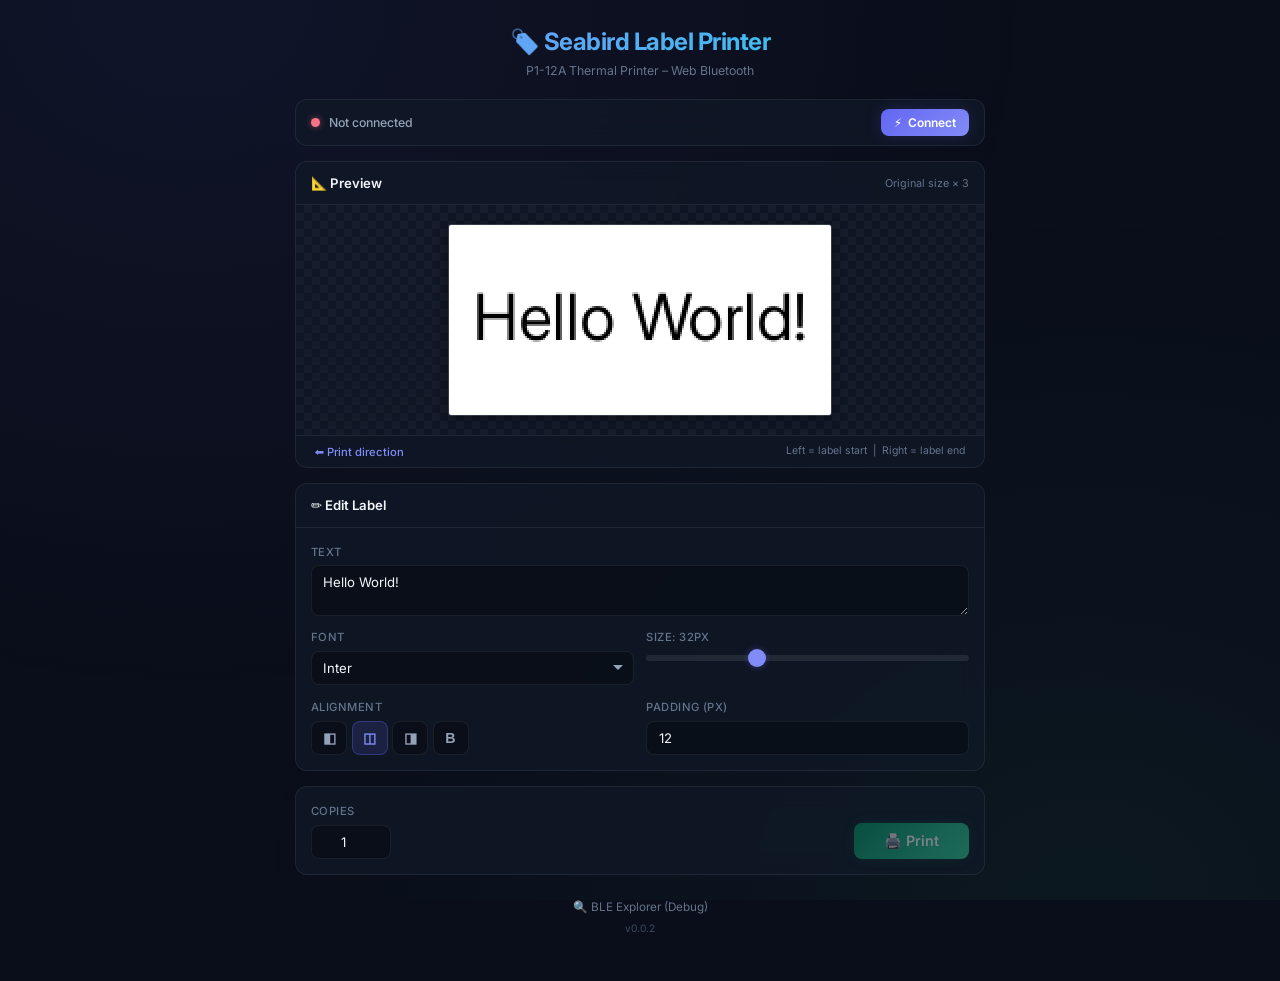
==== index.html @ 2ef3e784 "v0.0.2: fix print dimensions, add direction arrow + version - Swap width/height in print header to m" ====
<!DOCTYPE html>
<html lang="en">
<head>
  <meta charset="UTF-8">
  <meta name="viewport" content="width=device-width, initial-scale=1.0">
  <meta name="description" content="Web app for printing labels on the Seabird P1-12A Bluetooth thermal printer">
  <title>Seabird Label Printer</title>
  <link rel="stylesheet" href="style.css">
  <link rel="preconnect" href="https://fonts.googleapis.com">
  <link href="https://fonts.googleapis.com/css2?family=Inter:wght@300;400;500;600;700&family=JetBrains+Mono:wght@400;500&family=Roboto:wght@400;500;700&family=Roboto+Mono:wght@400;500;700&display=swap" rel="stylesheet">
</head>
<body>
<div class="app-container">

  <!-- Header -->
  <header class="app-header">
    <h1>🏷️ Seabird Label Printer</h1>
    <p class="subtitle">P1-12A Thermal Printer – Web Bluetooth</p>
  </header>

  <!-- Connection Bar -->
  <div class="connection-bar">
    <div class="status-row">
      <div id="status-dot" class="status-dot disconnected"></div>
      <span id="status-text" class="status-text">Not connected</span>
    </div>
    <div class="conn-actions">
      <button id="connect-btn" class="btn btn-primary btn-sm">
        <span>⚡</span> Connect
      </button>
      <button id="disconnect-btn" class="btn btn-danger btn-sm hidden">
        <span>✕</span> Disconnect
      </button>
    </div>
  </div>

  <!-- Label Preview -->
  <section class="panel preview-panel">
    <div class="panel-header">
      <span class="panel-title">📐 Preview</span>
      <span class="preview-hint">Original size × 3</span>
    </div>
    <div id="preview-wrap" class="preview-wrap">
      <canvas id="label-canvas" width="300" height="96"></canvas>
    </div>
    <div class="print-direction">
      <span>⬅ Print direction</span>
      <span class="direction-detail">Left = label start &nbsp;|&nbsp; Right = label end</span>
    </div>
  </section>

  <!-- Editor Controls -->
  <section class="panel editor-panel">
    <div class="panel-header">
      <span class="panel-title">✏️ Edit Label</span>
    </div>
    <div class="panel-body editor-grid">

      <!-- Text Input -->
      <div class="field full-width">
        <label for="label-text">Text</label>
        <textarea id="label-text" rows="2" placeholder="Enter label text...">Hello World!</textarea>
      </div>

      <!-- Font -->
      <div class="field">
        <label for="font-select">Font</label>
        <select id="font-select">
          <option value="Inter" selected>Inter</option>
          <option value="Roboto">Roboto</option>
          <option value="Roboto Mono">Roboto Mono</option>
          <option value="JetBrains Mono">JetBrains Mono</option>
          <option value="Arial">Arial</option>
          <option value="Arial Black">Arial Black</option>
          <option value="Verdana">Verdana</option>
          <option value="Georgia">Georgia</option>
          <option value="Times New Roman">Times New Roman</option>
          <option value="Courier New">Courier New</option>
        </select>
      </div>

      <!-- Font Size -->
      <div class="field">
        <label for="font-size">Size: <span id="font-size-val">32px</span></label>
        <input type="range" id="font-size" min="8" max="80" value="32" step="1">
      </div>

      <!-- Alignment + Bold -->
      <div class="field">
        <label>Alignment</label>
        <div class="btn-group">
          <button class="align-btn" data-align="left" title="Left">◧</button>
          <button class="align-btn active" data-align="center" title="Center">◫</button>
          <button class="align-btn" data-align="right" title="Right">◨</button>
          <button id="bold-toggle" class="align-btn" title="Bold">B</button>
        </div>
      </div>

      <!-- Padding -->
      <div class="field">
        <label for="label-padding">Padding (px)</label>
        <input type="number" id="label-padding" value="12" min="0" max="50" step="1">
      </div>

    </div>
  </section>

  <!-- Print Controls -->
  <section class="panel print-panel">
    <div class="panel-body print-row">
      <div class="field compact">
        <label for="copies">Copies</label>
        <input type="number" id="copies" value="1" min="1" max="99" step="1">
      </div>
      <button id="print-btn" class="btn btn-print" disabled>
        🖨️ Print
      </button>
    </div>
    <div id="progress-bar" class="progress-bar hidden">
      <div id="progress-fill" class="progress-fill"></div>
    </div>
    <div id="print-status" class="print-status hidden"></div>
  </section>

  <!-- Footer -->
  <footer class="app-footer">
    <a href="explorer.html" class="footer-link">🔍 BLE Explorer (Debug)</a>
    <span class="version">v0.0.2</span>
  </footer>

</div>

<script src="printer.js"></script>
<script src="app.js"></script>
</body>
</html>
---- style.css ----
@import url('https://fonts.googleapis.com/css2?family=Inter:wght@300;400;500;600;700&display=swap');

/* ── Design Tokens ────────────────────────────────────────── */
:root {
  --bg-primary: #0a0e1a;
  --bg-secondary: #111827;
  --bg-card: rgba(17, 24, 39, 0.75);
  --bg-glass: rgba(255, 255, 255, 0.03);
  --border: rgba(255, 255, 255, 0.07);
  --border-accent: rgba(99, 102, 241, 0.35);
  --text-primary: #f1f5f9;
  --text-secondary: #94a3b8;
  --text-muted: #64748b;
  --accent: #818cf8;
  --accent-dim: rgba(99, 102, 241, 0.15);
  --emerald: #34d399;
  --emerald-dim: rgba(52, 211, 153, 0.15);
  --amber: #fbbf24;
  --rose: #fb7185;
  --radius: 12px;
  --radius-sm: 8px;
  --transition: 200ms ease;
}

*, *::before, *::after { box-sizing: border-box; margin: 0; padding: 0; }

html { font-size: 15px; }

body {
  font-family: 'Inter', system-ui, sans-serif;
  background: var(--bg-primary);
  color: var(--text-primary);
  min-height: 100vh;
  line-height: 1.6;
}

body::before {
  content: '';
  position: fixed;
  inset: 0;
  background:
    radial-gradient(ellipse at 15% 0%, rgba(99, 102, 241, 0.07) 0%, transparent 55%),
    radial-gradient(ellipse at 85% 100%, rgba(52, 211, 153, 0.05) 0%, transparent 55%);
  pointer-events: none;
}

/* ── Layout ───────────────────────────────────────────────── */
.app-container {
  position: relative;
  z-index: 1;
  max-width: 720px;
  margin: 0 auto;
  padding: 1.5rem 1rem 3rem;
  display: flex;
  flex-direction: column;
  gap: 1rem;
}

/* ── Header ───────────────────────────────────────────────── */
.app-header {
  text-align: center;
  padding-bottom: 0.25rem;
}

.app-header h1 {
  font-size: 1.6rem;
  font-weight: 700;
  letter-spacing: -0.02em;
  background: linear-gradient(135deg, var(--accent), #22d3ee);
  -webkit-background-clip: text;
  -webkit-text-fill-color: transparent;
  background-clip: text;
}

.app-header .subtitle {
  color: var(--text-muted);
  font-size: 0.82rem;
}

/* ── Connection Bar ───────────────────────────────────────── */
.connection-bar {
  display: flex;
  align-items: center;
  justify-content: space-between;
  padding: 0.6rem 1rem;
  background: var(--bg-card);
  border: 1px solid var(--border);
  border-radius: var(--radius);
  backdrop-filter: blur(12px);
}

.status-row {
  display: flex;
  align-items: center;
  gap: 0.6rem;
}

.status-dot {
  width: 9px;
  height: 9px;
  border-radius: 50%;
  background: var(--rose);
  box-shadow: 0 0 6px rgba(251,113,133,0.5);
  transition: all var(--transition);
  flex-shrink: 0;
}

.status-dot.connected {
  background: var(--emerald);
  box-shadow: 0 0 6px rgba(52,211,153,0.5);
  animation: pulse 2s ease-in-out infinite;
}

.status-dot.connecting, .status-dot.handshake {
  background: var(--amber);
  box-shadow: 0 0 6px rgba(251,191,36,0.5);
  animation: pulse 0.8s ease-in-out infinite;
}

@keyframes pulse {
  0%, 100% { opacity: 1; }
  50% { opacity: 0.4; }
}

.status-text {
  font-size: 0.82rem;
  color: var(--text-secondary);
  font-weight: 500;
}

/* ── Buttons ──────────────────────────────────────────────── */
.btn {
  display: inline-flex;
  align-items: center;
  gap: 0.4rem;
  padding: 0.55rem 1.1rem;
  border: none;
  border-radius: var(--radius-sm);
  font-family: inherit;
  font-size: 0.85rem;
  font-weight: 600;
  cursor: pointer;
  transition: all var(--transition);
  outline: none;
}

.btn:disabled { opacity: 0.45; cursor: not-allowed; }

.btn-sm { padding: 0.4rem 0.85rem; font-size: 0.8rem; }

.btn-primary {
  background: linear-gradient(135deg, #6366f1, #818cf8);
  color: white;
  box-shadow: 0 0 16px rgba(99,102,241,0.2);
}

.btn-primary:hover:not(:disabled) {
  transform: translateY(-1px);
  box-shadow: 0 0 24px rgba(99,102,241,0.35);
}

.btn-danger {
  background: linear-gradient(135deg, #e11d48, #fb7185);
  color: white;
}

.btn-print {
  background: linear-gradient(135deg, #059669, #34d399);
  color: white;
  padding: 0.6rem 2rem;
  font-size: 0.95rem;
  box-shadow: 0 0 16px rgba(52,211,153,0.2);
}

.btn-print:hover:not(:disabled) {
  transform: translateY(-1px);
  box-shadow: 0 0 28px rgba(52,211,153,0.35);
}

/* ── Panels ───────────────────────────────────────────────── */
.panel {
  background: var(--bg-card);
  border: 1px solid var(--border);
  border-radius: var(--radius);
  backdrop-filter: blur(12px);
  overflow: hidden;
}

.panel-header {
  display: flex;
  align-items: center;
  justify-content: space-between;
  padding: 0.7rem 1rem;
  border-bottom: 1px solid var(--border);
}

.panel-title {
  font-size: 0.88rem;
  font-weight: 600;
}

.panel-body {
  padding: 1rem;
}

.preview-hint {
  font-size: 0.72rem;
  color: var(--text-muted);
}

/* ── Preview ──────────────────────────────────────────────── */
.preview-wrap {
  padding: 1.25rem;
  display: flex;
  justify-content: center;
  align-items: center;
  overflow-x: auto;
  background:
    repeating-conic-gradient(rgba(255,255,255,0.03) 0% 25%, transparent 0% 50%) 0 0 / 16px 16px;
}

#label-canvas {
  image-rendering: pixelated;
  border: 1px solid rgba(255,255,255,0.15);
  border-radius: 3px;
  box-shadow: 0 2px 12px rgba(0,0,0,0.4);
}

.print-direction {
  display: flex;
  align-items: center;
  justify-content: space-between;
  padding: 0.45rem 1.25rem;
  border-top: 1px solid var(--border);
  font-size: 0.75rem;
  color: var(--accent);
  font-weight: 500;
}

.direction-detail {
  color: var(--text-muted);
  font-weight: 400;
  font-size: 0.7rem;
}

/* ── Editor ───────────────────────────────────────────────── */
.editor-grid {
  display: grid;
  grid-template-columns: 1fr 1fr;
  gap: 0.85rem;
}

.field {
  display: flex;
  flex-direction: column;
  gap: 0.3rem;
}

.field.full-width {
  grid-column: 1 / -1;
}

.field label {
  font-size: 0.75rem;
  color: var(--text-muted);
  font-weight: 500;
  text-transform: uppercase;
  letter-spacing: 0.04em;
}

textarea, select, input[type="number"] {
  background: rgba(0,0,0,0.3);
  border: 1px solid var(--border);
  border-radius: var(--radius-sm);
  padding: 0.55rem 0.75rem;
  font-family: inherit;
  font-size: 0.88rem;
  color: var(--text-primary);
  outline: none;
  transition: border-color var(--transition);
  width: 100%;
}

textarea:focus, select:focus, input[type="number"]:focus {
  border-color: var(--accent);
}

textarea {
  resize: vertical;
  min-height: 2.8rem;
}

select {
  cursor: pointer;
  appearance: none;
  background-image: url("data:image/svg+xml,%3Csvg xmlns='http://www.w3.org/2000/svg' width='12' height='12' fill='%2394a3b8'%3E%3Cpath d='M6 8L1 3h10z'/%3E%3C/svg%3E");
  background-repeat: no-repeat;
  background-position: right 0.6rem center;
  padding-right: 2rem;
}

input[type="range"] {
  -webkit-appearance: none;
  appearance: none;
  width: 100%;
  height: 6px;
  background: rgba(255,255,255,0.08);
  border-radius: 3px;
  outline: none;
  margin-top: 0.3rem;
}

input[type="range"]::-webkit-slider-thumb {
  -webkit-appearance: none;
  width: 18px;
  height: 18px;
  border-radius: 50%;
  background: var(--accent);
  cursor: pointer;
  box-shadow: 0 0 6px rgba(99,102,241,0.4);
}

/* ── Button Group ─────────────────────────────────────────── */
.btn-group {
  display: flex;
  gap: 0.3rem;
}

.align-btn {
  width: 36px;
  height: 34px;
  display: flex;
  align-items: center;
  justify-content: center;
  background: rgba(0,0,0,0.3);
  border: 1px solid var(--border);
  border-radius: var(--radius-sm);
  color: var(--text-secondary);
  font-size: 0.95rem;
  font-weight: 700;
  cursor: pointer;
  transition: all var(--transition);
}

.align-btn:hover {
  border-color: rgba(255,255,255,0.15);
  color: var(--text-primary);
}

.align-btn.active {
  background: var(--accent-dim);
  border-color: var(--border-accent);
  color: var(--accent);
}

/* ── Print Controls ───────────────────────────────────────── */
.print-row {
  display: flex;
  align-items: flex-end;
  gap: 1rem;
  justify-content: space-between;
}

.field.compact {
  width: 80px;
}

.field.compact input {
  text-align: center;
}

.progress-bar {
  height: 4px;
  background: rgba(255,255,255,0.06);
  border-radius: 2px;
  margin: 0.75rem 1rem 0;
  overflow: hidden;
}

.progress-fill {
  height: 100%;
  background: linear-gradient(90deg, var(--accent), var(--emerald));
  border-radius: 2px;
  width: 0%;
  transition: width 200ms ease;
}

.print-status {
  padding: 0.5rem 1rem;
  font-size: 0.8rem;
  font-weight: 500;
}

.print-status.info { color: var(--accent); }
.print-status.success { color: var(--emerald); }
.print-status.error { color: var(--rose); }

/* ── Footer ───────────────────────────────────────────────── */
.app-footer {
  text-align: center;
  padding-top: 0.5rem;
  display: flex;
  flex-direction: column;
  align-items: center;
  gap: 0.25rem;
}

.footer-link {
  color: var(--text-muted);
  font-size: 0.78rem;
  text-decoration: none;
  transition: color var(--transition);
}

.footer-link:hover {
  color: var(--accent);
}

.version {
  color: var(--text-muted);
  font-size: 0.68rem;
  opacity: 0.6;
}

/* ── Utility ──────────────────────────────────────────────── */
.hidden { display: none !important; }

/* ── Responsive ───────────────────────────────────────────── */
@media (max-width: 520px) {
  .editor-grid { grid-template-columns: 1fr; }
  .print-row { flex-direction: column; align-items: stretch; }
  .field.compact { width: 100%; }
}
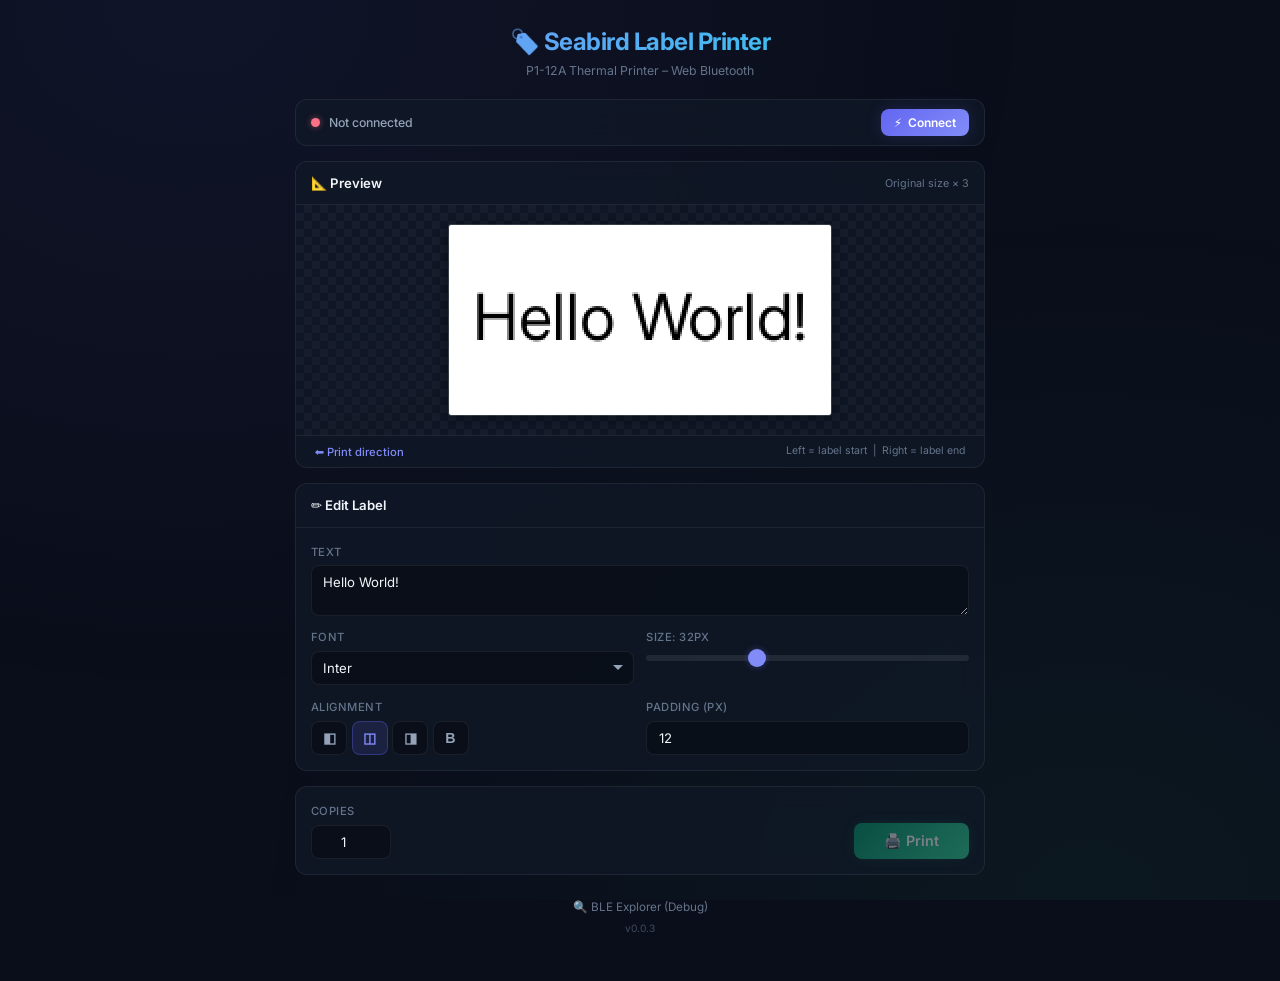
==== commit 61b99a4f: "v0.0.3: fix bitmap encoding - use row-major instead of column-major - Remove unnecessary 90deg rotat" ====
--- a/index.html
+++ b/index.html
@@ -125,7 +125,7 @@
   <!-- Footer -->
   <footer class="app-footer">
     <a href="explorer.html" class="footer-link">🔍 BLE Explorer (Debug)</a>
-    <span class="version">v0.0.2</span>
+    <span class="version">v0.0.3</span>
   </footer>
 
 </div>
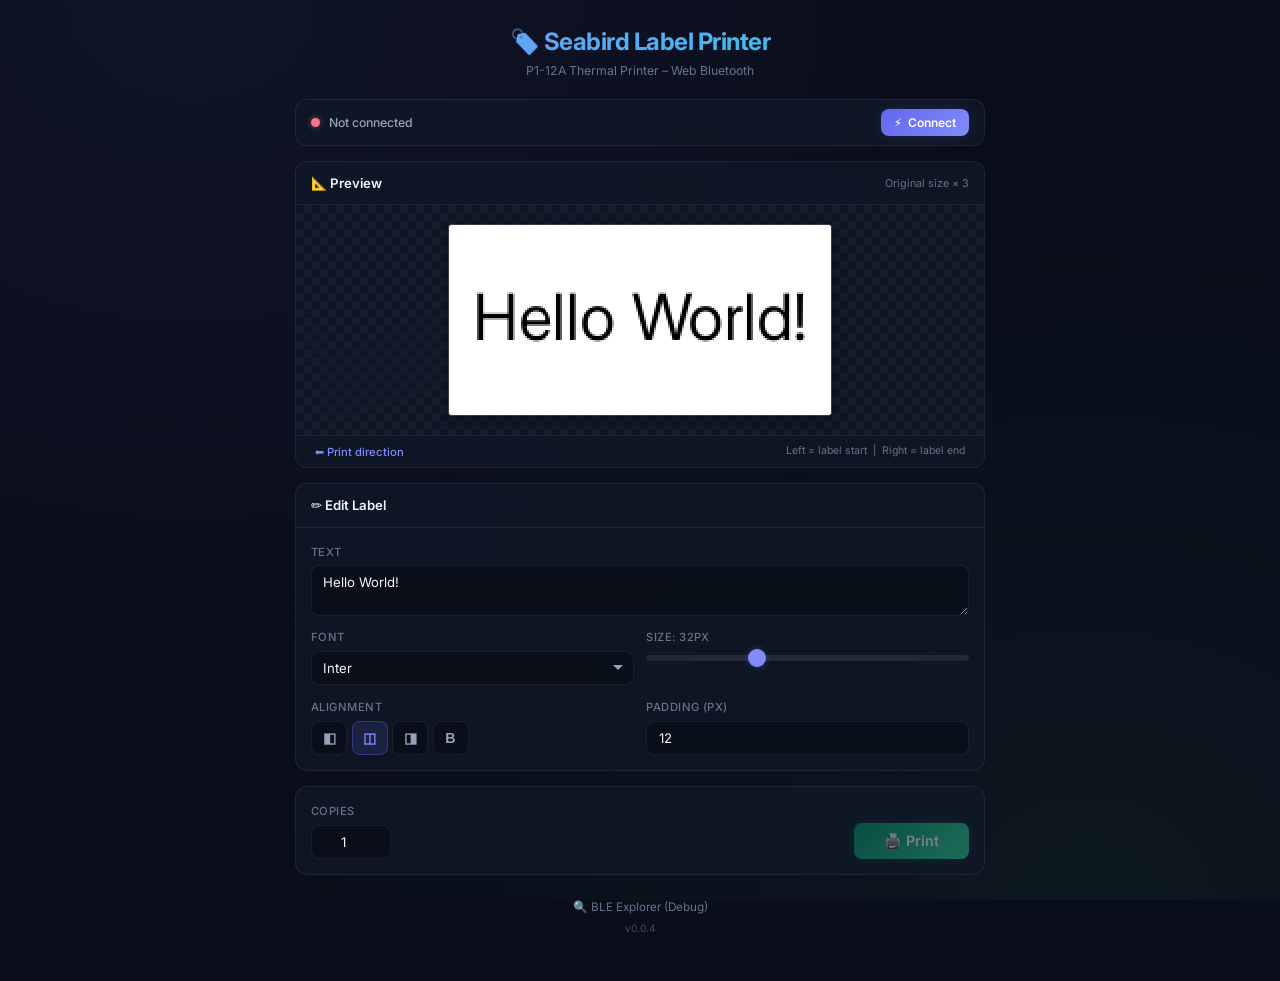
==== commit f5c5ed8d: "v0.0.4: fix rotation - column-major encoding + swap header - Text was readable but rotated 90deg in " ====
--- a/index.html
+++ b/index.html
@@ -125,7 +125,7 @@
   <!-- Footer -->
   <footer class="app-footer">
     <a href="explorer.html" class="footer-link">🔍 BLE Explorer (Debug)</a>
-    <span class="version">v0.0.3</span>
+    <span class="version">v0.0.4</span>
   </footer>
 
 </div>
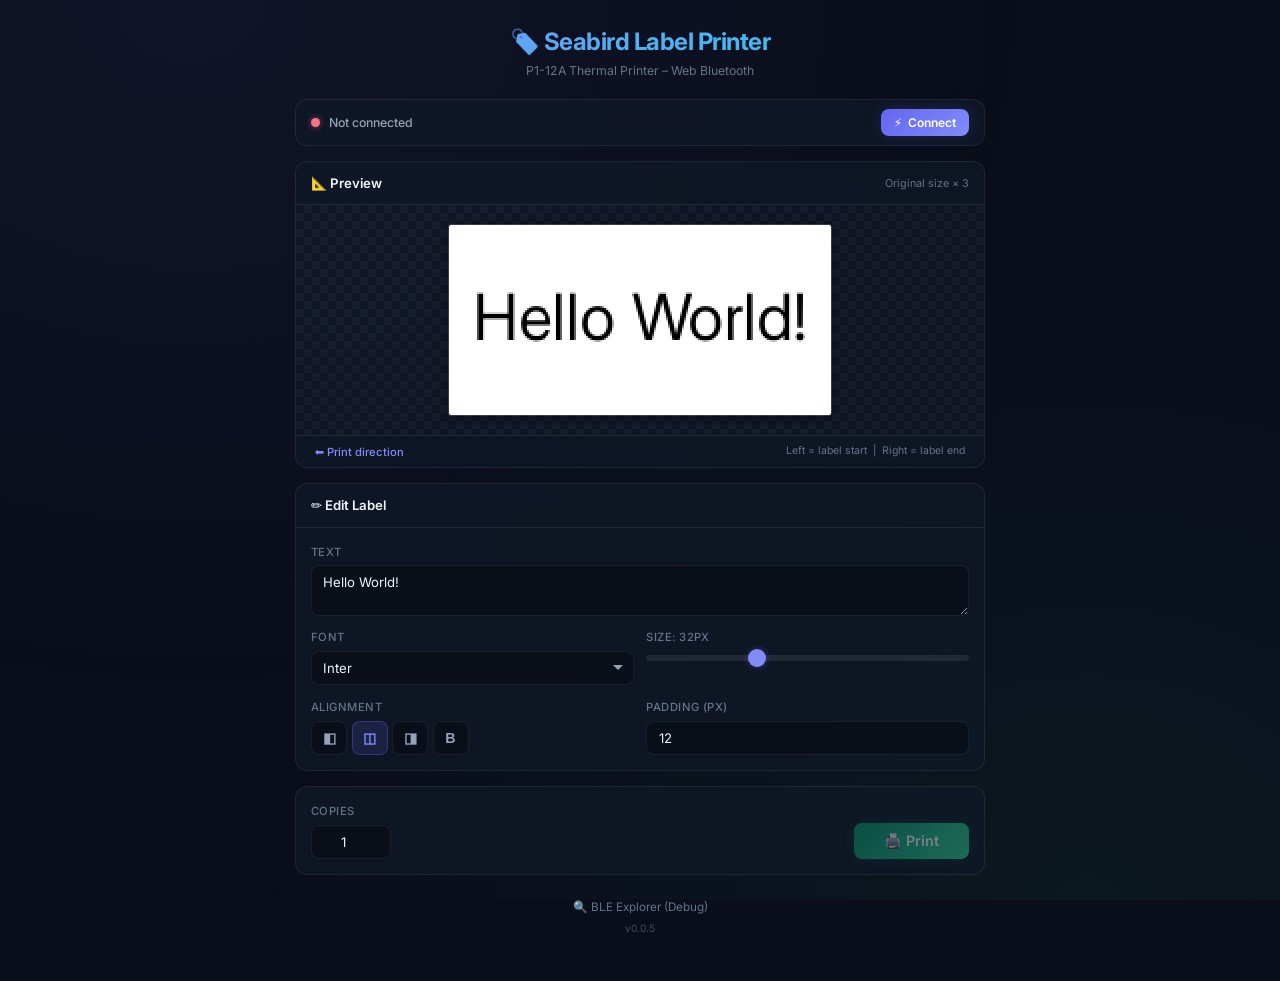
==== commit cc0721e9: "v0.0.5: rotate 180 degrees by iterating backwards - Reverses X and Y iteration in Column-Major encod" ====
--- a/index.html
+++ b/index.html
@@ -125,7 +125,7 @@
   <!-- Footer -->
   <footer class="app-footer">
     <a href="explorer.html" class="footer-link">🔍 BLE Explorer (Debug)</a>
-    <span class="version">v0.0.4</span>
+    <span class="version">v0.0.5</span>
   </footer>
 
 </div>
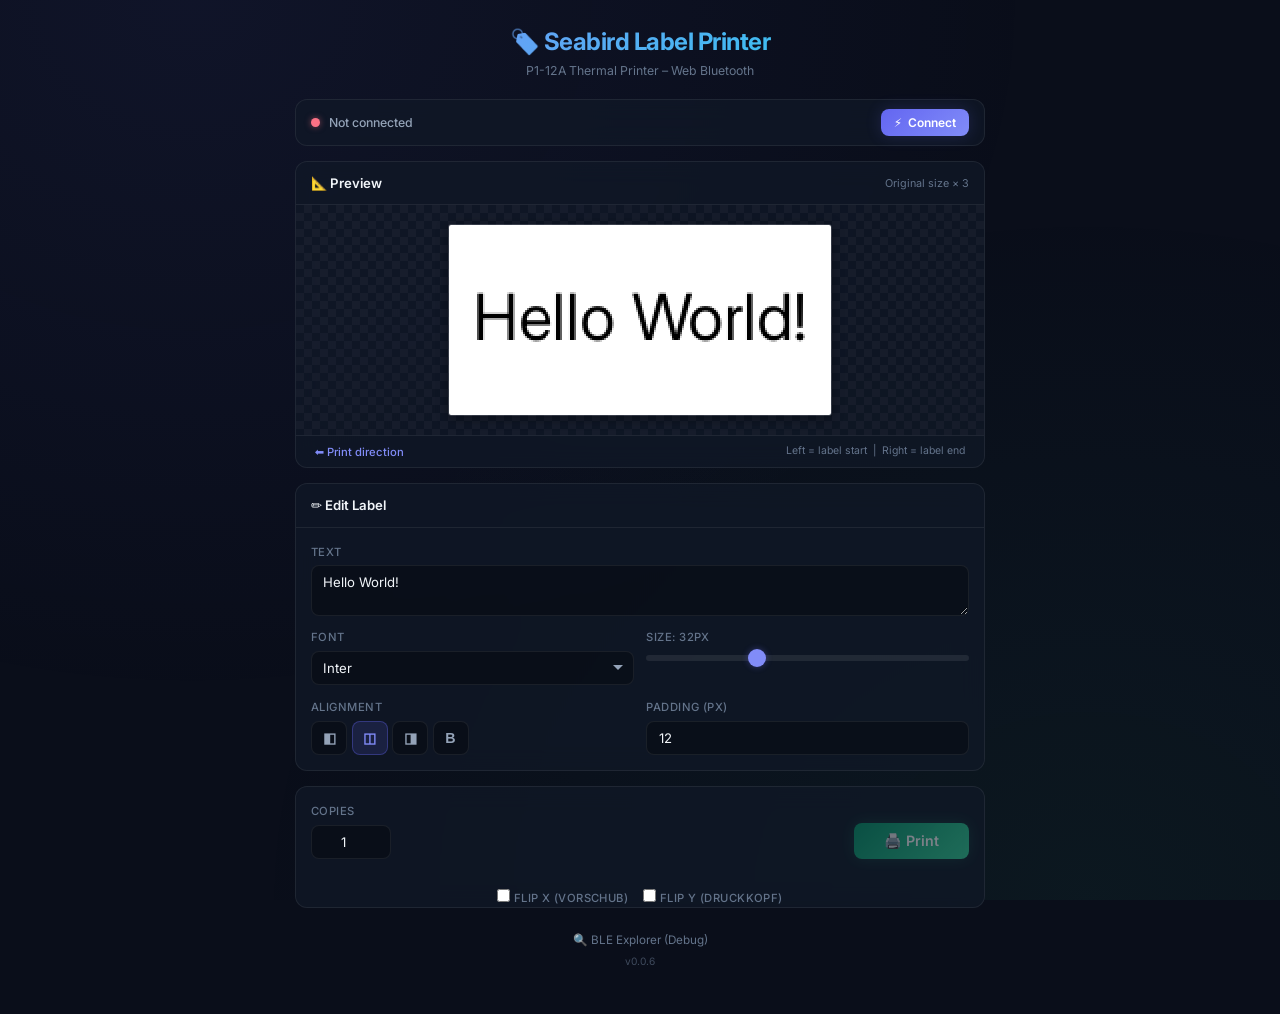
==== commit 126fd51e: "v0.0.6: add UI toggles for Flip X and Flip Y - Allows testing different print orientations without p" ====
--- a/index.html
+++ b/index.html
@@ -116,6 +116,10 @@
         🖨️ Print
       </button>
     </div>
+    <div class="field" style="flex-direction: row; gap: 1rem; margin-top: 1rem; justify-content: center; font-size: 0.8rem;">
+      <label style="cursor: pointer;"><input type="checkbox" id="flip-x"> Flip X (Vorschub)</label>
+      <label style="cursor: pointer;"><input type="checkbox" id="flip-y"> Flip Y (Druckkopf)</label>
+    </div>
     <div id="progress-bar" class="progress-bar hidden">
       <div id="progress-fill" class="progress-fill"></div>
     </div>
@@ -125,7 +129,7 @@
   <!-- Footer -->
   <footer class="app-footer">
     <a href="explorer.html" class="footer-link">🔍 BLE Explorer (Debug)</a>
-    <span class="version">v0.0.5</span>
+    <span class="version">v0.0.6</span>
   </footer>
 
 </div>
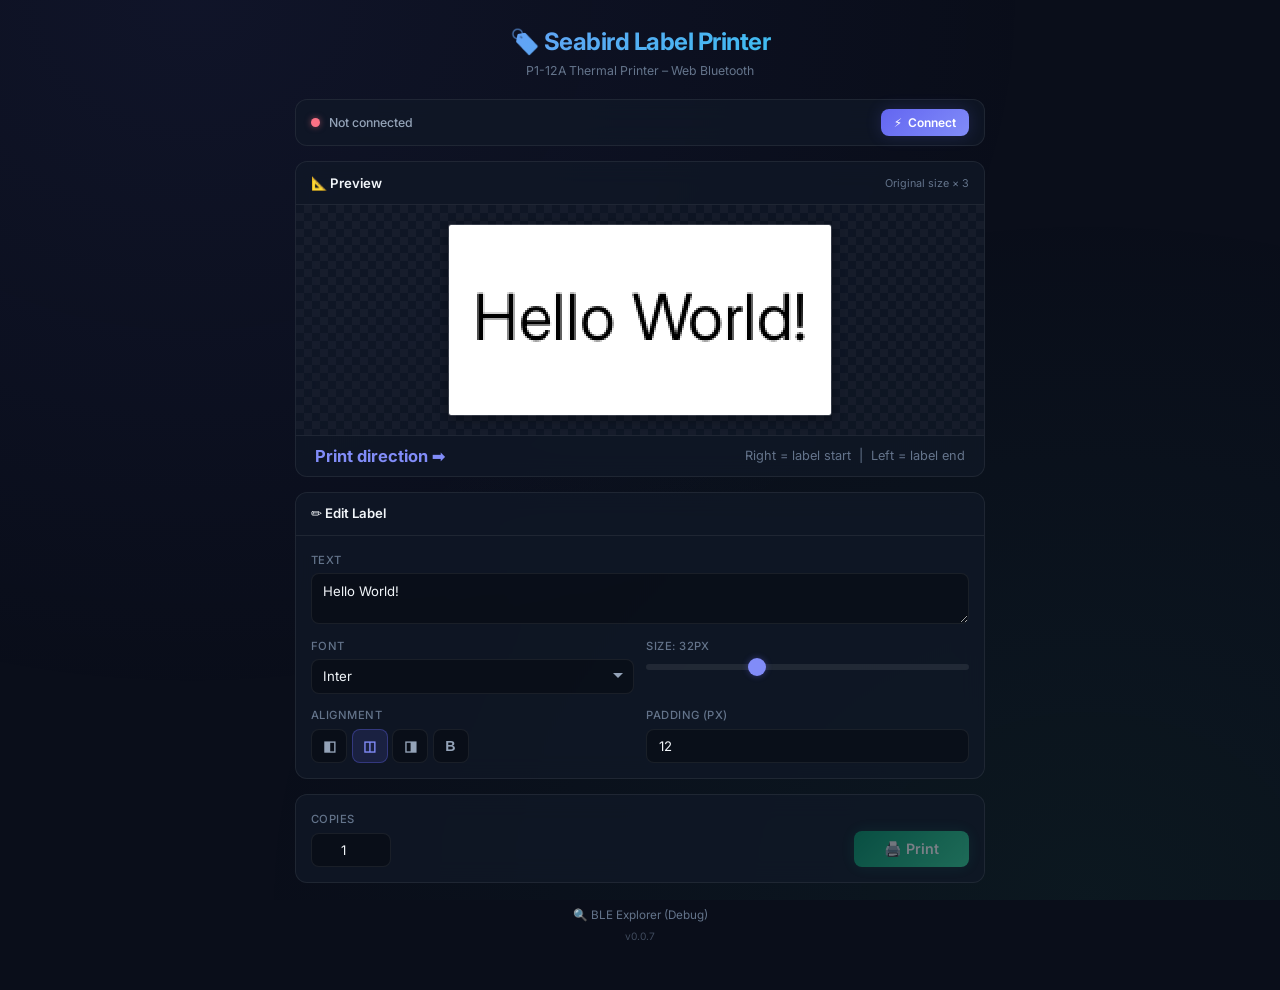
==== commit 5e35dd6f: "v0.0.7: hardcode chosen print orientation and update UI - Fix mirroring by hardcoding Flip X = true " ====
--- a/index.html
+++ b/index.html
@@ -43,9 +43,9 @@
     <div id="preview-wrap" class="preview-wrap">
       <canvas id="label-canvas" width="300" height="96"></canvas>
     </div>
-    <div class="print-direction">
-      <span>⬅ Print direction</span>
-      <span class="direction-detail">Left = label start &nbsp;|&nbsp; Right = label end</span>
+    <div class="print-direction" style="font-size: 1.1rem;">
+      <span style="font-weight: 700;">Print direction ➡</span>
+      <span class="direction-detail" style="font-size: 0.85rem;">Right = label start &nbsp;|&nbsp; Left = label end</span>
     </div>
   </section>
 
@@ -116,10 +116,6 @@
         🖨️ Print
       </button>
     </div>
-    <div class="field" style="flex-direction: row; gap: 1rem; margin-top: 1rem; justify-content: center; font-size: 0.8rem;">
-      <label style="cursor: pointer;"><input type="checkbox" id="flip-x"> Flip X (Vorschub)</label>
-      <label style="cursor: pointer;"><input type="checkbox" id="flip-y"> Flip Y (Druckkopf)</label>
-    </div>
     <div id="progress-bar" class="progress-bar hidden">
       <div id="progress-fill" class="progress-fill"></div>
     </div>
@@ -129,7 +125,7 @@
   <!-- Footer -->
   <footer class="app-footer">
     <a href="explorer.html" class="footer-link">🔍 BLE Explorer (Debug)</a>
-    <span class="version">v0.0.6</span>
+    <span class="version">v0.0.7</span>
   </footer>
 
 </div>
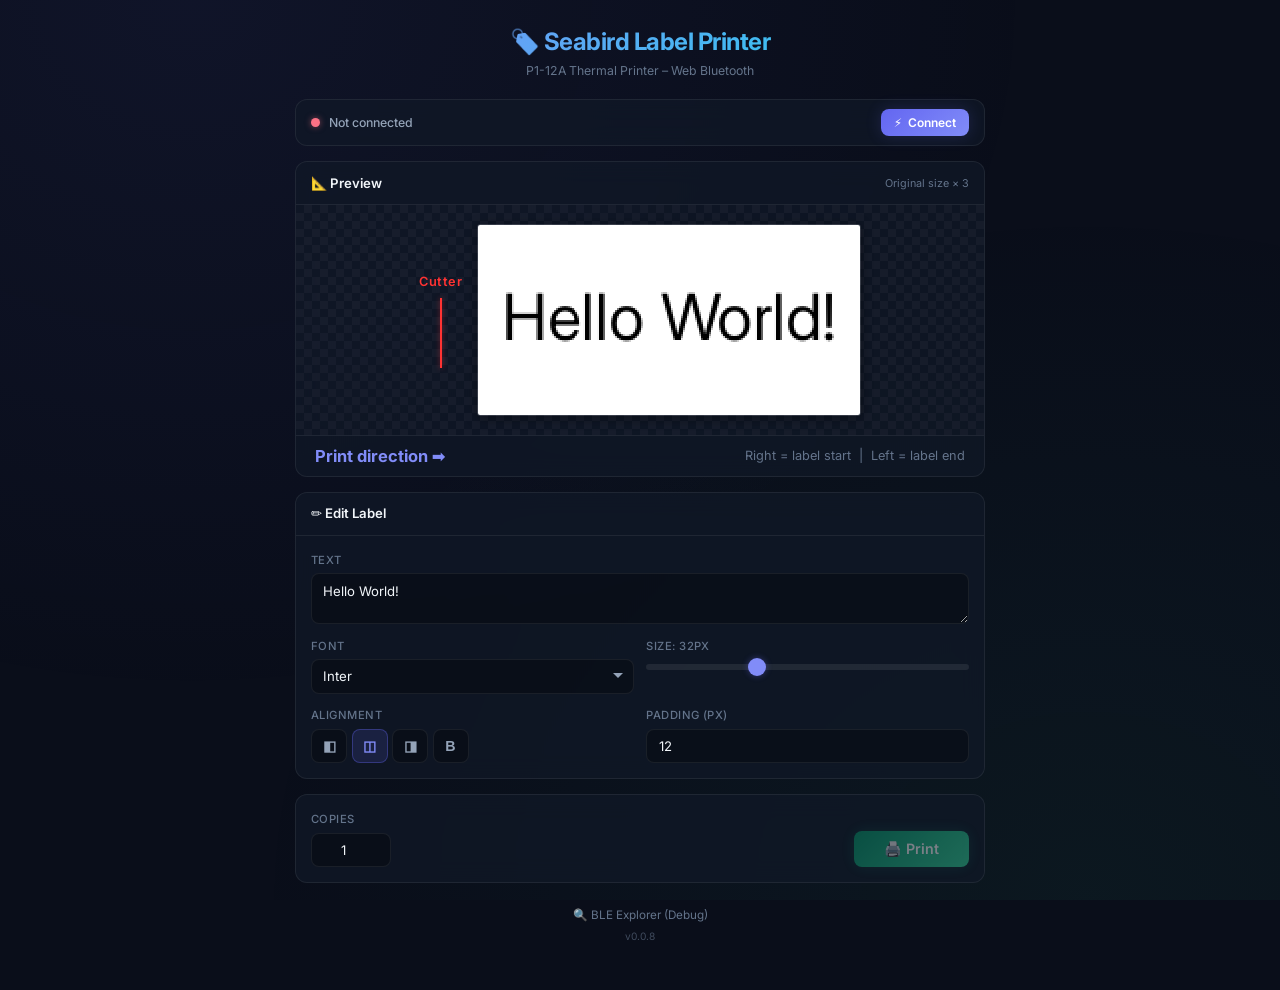
==== commit c71bded3: "v0.0.8: Add cutter indicator and remove 300px min width - Added 'Cutter' text and red line to the le" ====
--- a/index.html
+++ b/index.html
@@ -41,6 +41,10 @@
       <span class="preview-hint">Original size × 3</span>
     </div>
     <div id="preview-wrap" class="preview-wrap">
+      <div class="cutter-indicator">
+        <span class="cutter-text">Cutter</span>
+        <div class="cutter-line"></div>
+      </div>
       <canvas id="label-canvas" width="300" height="96"></canvas>
     </div>
     <div class="print-direction" style="font-size: 1.1rem;">
@@ -125,7 +129,7 @@
   <!-- Footer -->
   <footer class="app-footer">
     <a href="explorer.html" class="footer-link">🔍 BLE Explorer (Debug)</a>
-    <span class="version">v0.0.7</span>
+    <span class="version">v0.0.8</span>
   </footer>
 
 </div>
--- a/style.css
+++ b/style.css
@@ -226,6 +226,30 @@
   box-shadow: 0 2px 12px rgba(0,0,0,0.4);
 }
 
+.cutter-indicator {
+  display: flex;
+  flex-direction: column;
+  align-items: center;
+  margin-right: 15px;
+  height: 96px;
+  justify-content: center;
+}
+
+.cutter-text {
+  color: #ff3333;
+  font-size: 0.85rem;
+  font-weight: 600;
+  margin-bottom: 5px;
+  letter-spacing: 0.5px;
+}
+
+.cutter-line {
+  width: 2px;
+  height: 100%;
+  background-color: #ff3333;
+  box-shadow: 0 0 5px rgba(255, 51, 51, 0.5);
+}
+
 .print-direction {
   display: flex;
   align-items: center;
